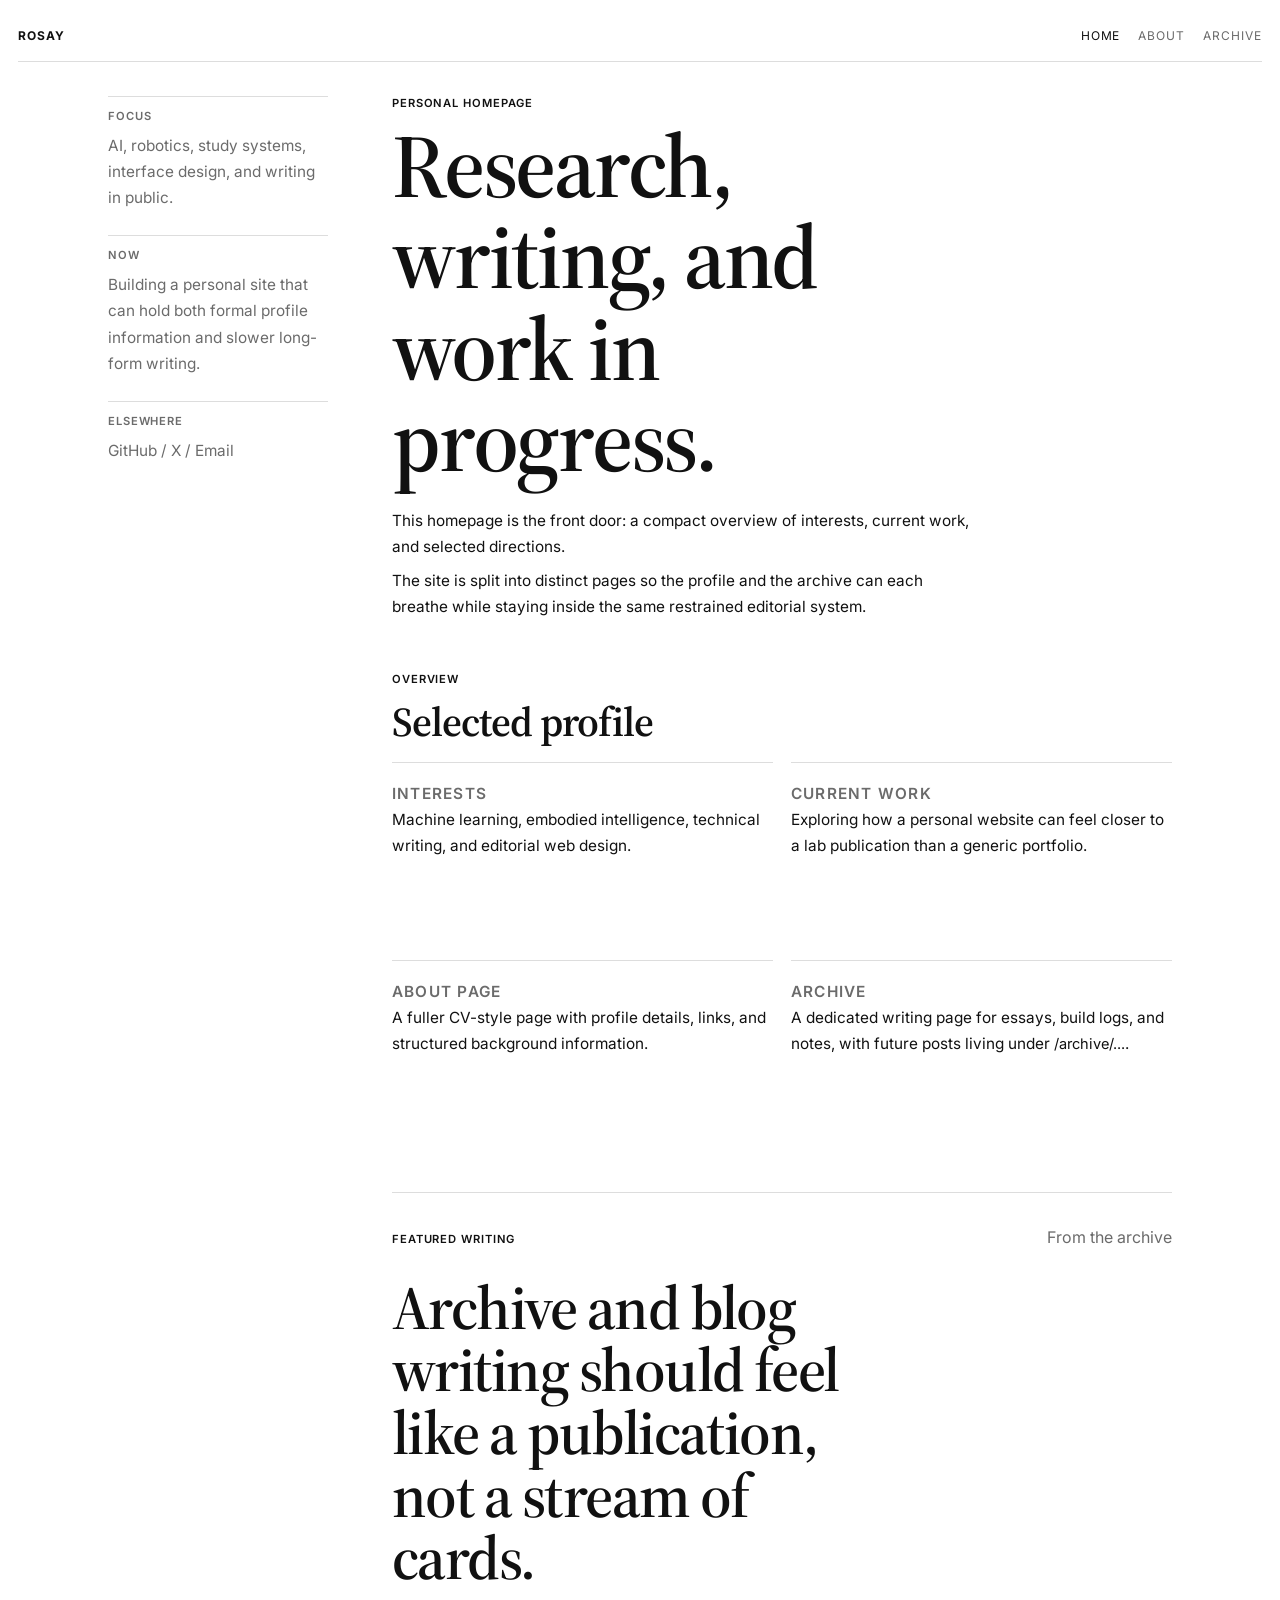
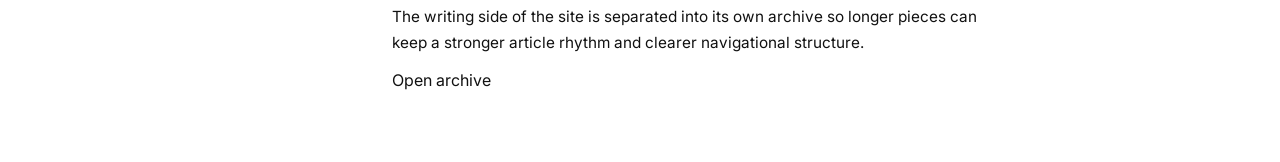
==== index.html @ b2b7a43f "Create multi-page homepage and archive scaffold" ====
<!DOCTYPE html>
<html lang="en">
<head>
  <meta charset="UTF-8">
  <meta name="viewport" content="width=device-width, initial-scale=1.0">
  <title>Rosay</title>
  <meta
    name="description"
    content="Personal homepage for research, writing, and selected work."
  >
  <link rel="preconnect" href="https://fonts.googleapis.com">
  <link rel="preconnect" href="https://fonts.gstatic.com" crossorigin>
  <link
    href="https://fonts.googleapis.com/css2?family=Inter:wght@400;500;600;700&family=Source+Serif+4:opsz,wght@8..60,400;8..60,600&display=swap"
    rel="stylesheet"
  >
  <link rel="stylesheet" href="styles.css">
</head>
<body>
  <div class="page">
    <header class="site-header">
      <a class="brand" href="./">ROSAY</a>
      <nav class="site-nav" aria-label="Primary">
        <a href="./" aria-current="page">Home</a>
        <a href="./about/">About</a>
        <a href="./archive/">Archive</a>
      </nav>
    </header>

    <main class="layout">
      <aside class="side-rail">
        <section class="rail-block">
          <p class="rail-label">Focus</p>
          <p class="rail-copy">AI, robotics, study systems, interface design, and writing in public.</p>
        </section>

        <section class="rail-block">
          <p class="rail-label">Now</p>
          <p class="rail-copy">Building a personal site that can hold both formal profile information and slower long-form writing.</p>
        </section>

        <section class="rail-block">
          <p class="rail-label">Elsewhere</p>
          <p class="rail-copy">GitHub / X / Email</p>
        </section>
      </aside>

      <div class="content">
        <section class="hero hero-home">
          <p class="eyebrow">Personal homepage</p>
          <h1>Research, writing, and work in progress.</h1>
          <div class="hero-summary">
            <p>
              This homepage is the front door: a compact overview of interests, current work, and selected directions.
            </p>
            <p>
              The site is split into distinct pages so the profile and the archive can each breathe while staying inside the same restrained editorial system.
            </p>
          </div>
        </section>

        <section class="section-block">
          <div class="section-head">
            <p class="eyebrow">Overview</p>
            <h2>Selected profile</h2>
          </div>

          <div class="cv-grid">
            <article class="cv-card">
              <p class="card-label">Interests</p>
              <p>Machine learning, embodied intelligence, technical writing, and editorial web design.</p>
            </article>

            <article class="cv-card">
              <p class="card-label">Current work</p>
              <p>Exploring how a personal website can feel closer to a lab publication than a generic portfolio.</p>
            </article>

            <article class="cv-card">
              <p class="card-label">About page</p>
              <p>A fuller CV-style page with profile details, links, and structured background information.</p>
            </article>

            <article class="cv-card">
              <p class="card-label">Archive</p>
              <p>A dedicated writing page for essays, build logs, and notes, with future posts living under <code>/archive/...</code>.</p>
            </article>
          </div>
        </section>

        <section class="lead-entry">
          <div class="entry-meta">
            <p class="eyebrow">Featured writing</p>
            <p class="meta-inline">From the archive</p>
          </div>
          <h2>Archive and blog writing should feel like a publication, not a stream of cards.</h2>
          <p class="lead-copy">
            The writing side of the site is separated into its own archive so longer pieces can keep a stronger article rhythm and clearer navigational structure.
          </p>
          <p class="lead-link"><a href="./archive/">Open archive</a></p>
        </section>
      </div>
    </main>
  </div>
</body>
</html>
---- styles.css ----
:root {
  --bg: #ffffff;
  --text: #111111;
  --muted: #6b6b6b;
  --line: #dddddd;
  --line-strong: #c9c9c9;
  --max-width: 1280px;
  --content-width: 780px;
}

* {
  box-sizing: border-box;
}

html {
  scroll-behavior: smooth;
}

body {
  margin: 0;
  background: var(--bg);
  color: var(--text);
  font-family: "Inter", sans-serif;
}

code {
  font-family: inherit;
  font-size: 0.95em;
}

a {
  color: inherit;
}

.page {
  width: min(calc(100% - 36px), var(--max-width));
  margin: 0 auto;
  padding: 18px 0 72px;
}

.site-header {
  display: flex;
  align-items: center;
  justify-content: space-between;
  gap: 24px;
  padding: 10px 0 18px;
  border-bottom: 1px solid var(--line);
}

.brand,
.site-nav a,
.eyebrow,
.card-label,
.rail-label {
  text-transform: uppercase;
  letter-spacing: 0.08em;
}

.brand,
.site-nav a {
  text-decoration: none;
  font-size: 0.75rem;
}

.brand {
  font-weight: 700;
}

.site-nav {
  display: flex;
  flex-wrap: wrap;
  gap: 18px;
}

.site-nav a,
.rail-label,
.meta-inline,
.archive-index,
.archive-date,
.card-label,
.rail-copy {
  color: var(--muted);
}

.site-nav a[aria-current="page"] {
  color: var(--text);
}

.layout {
  display: grid;
  grid-template-columns: 220px minmax(0, var(--content-width));
  gap: 64px;
  justify-content: center;
  padding-top: 34px;
}

.side-rail {
  display: grid;
  gap: 24px;
  align-content: start;
  position: sticky;
  top: 24px;
  height: fit-content;
}

.rail-block {
  padding-top: 12px;
  border-top: 1px solid var(--line);
}

.rail-label,
.eyebrow,
.card-label {
  margin: 0 0 10px;
  font-size: 0.7rem;
  font-weight: 600;
}

.rail-copy,
.rail-list,
.hero-summary p,
.cv-card p,
.plain-list,
.lead-copy,
.archive-main p {
  margin: 0;
  font-size: 0.96rem;
  line-height: 1.7;
}

.rail-list,
.plain-list {
  padding-left: 16px;
}

.rail-list a {
  text-decoration: none;
}

.content {
  display: grid;
  gap: 52px;
}

.hero,
.cv-section,
.lead-entry,
.archive-section {
  border-top: 1px solid var(--line);
  padding-top: 18px;
}

.hero {
  border-top: 0;
  padding-top: 0;
}

.hero h1,
.section-head h2,
.lead-entry h2,
.archive-main h3,
.archive-page-title {
  margin: 0;
  font-family: "Source Serif 4", serif;
  font-weight: 600;
  letter-spacing: -0.025em;
  line-height: 1.02;
}

.hero h1 {
  max-width: 10ch;
  font-size: clamp(3.8rem, 7vw, 6rem);
}

.hero-summary {
  display: grid;
  gap: 8px;
  max-width: 58ch;
  margin-top: 22px;
}

.section-head {
  display: grid;
  gap: 6px;
  margin-bottom: 18px;
}

.section-head h2 {
  font-size: clamp(2rem, 3.2vw, 2.8rem);
}

.cv-grid {
  display: grid;
  grid-template-columns: repeat(2, minmax(0, 1fr));
  gap: 18px;
}

.cv-card {
  min-height: 180px;
  padding: 18px 0;
  border-top: 1px solid var(--line);
}

.lead-entry {
  display: grid;
  gap: 14px;
}

.entry-meta {
  display: flex;
  align-items: baseline;
  justify-content: space-between;
  gap: 16px;
}

.lead-entry h2 {
  max-width: 15ch;
  font-size: clamp(2.6rem, 4.8vw, 4.2rem);
}

.archive-page-title {
  max-width: 12ch;
  font-size: clamp(3.2rem, 6vw, 5.2rem);
}

.lead-copy {
  max-width: 60ch;
}

.lead-link {
  margin: 0;
}

.lead-link a {
  text-decoration: none;
}

.archive-section {
  display: grid;
  gap: 0;
}

.archive-item {
  display: grid;
  grid-template-columns: 110px minmax(0, 1fr) 96px;
  gap: 20px;
  align-items: start;
  padding: 22px 0;
  border-top: 1px solid var(--line);
}

.archive-item:last-child {
  border-bottom: 1px solid var(--line);
}

.archive-index {
  display: grid;
  gap: 4px;
  font-size: 0.78rem;
}

.archive-main {
  display: grid;
  gap: 10px;
}

.archive-main h3 {
  font-size: clamp(1.55rem, 2.5vw, 2.1rem);
}

.archive-date {
  font-size: 0.82rem;
  text-align: right;
}

@media (max-width: 980px) {
  .layout {
    grid-template-columns: 1fr;
    gap: 34px;
  }

  .side-rail {
    position: static;
    grid-template-columns: repeat(3, minmax(0, 1fr));
  }

  .hero h1,
  .lead-entry h2 {
    max-width: none;
  }
}

@media (max-width: 720px) {
  .page {
    width: min(calc(100% - 24px), var(--max-width));
    padding-top: 12px;
  }

  .site-header {
    flex-direction: column;
    align-items: flex-start;
    gap: 12px;
  }

  .side-rail,
  .cv-grid,
  .archive-item {
    grid-template-columns: 1fr;
  }

  .entry-meta {
    flex-direction: column;
    align-items: flex-start;
  }

  .archive-date {
    text-align: left;
  }
}
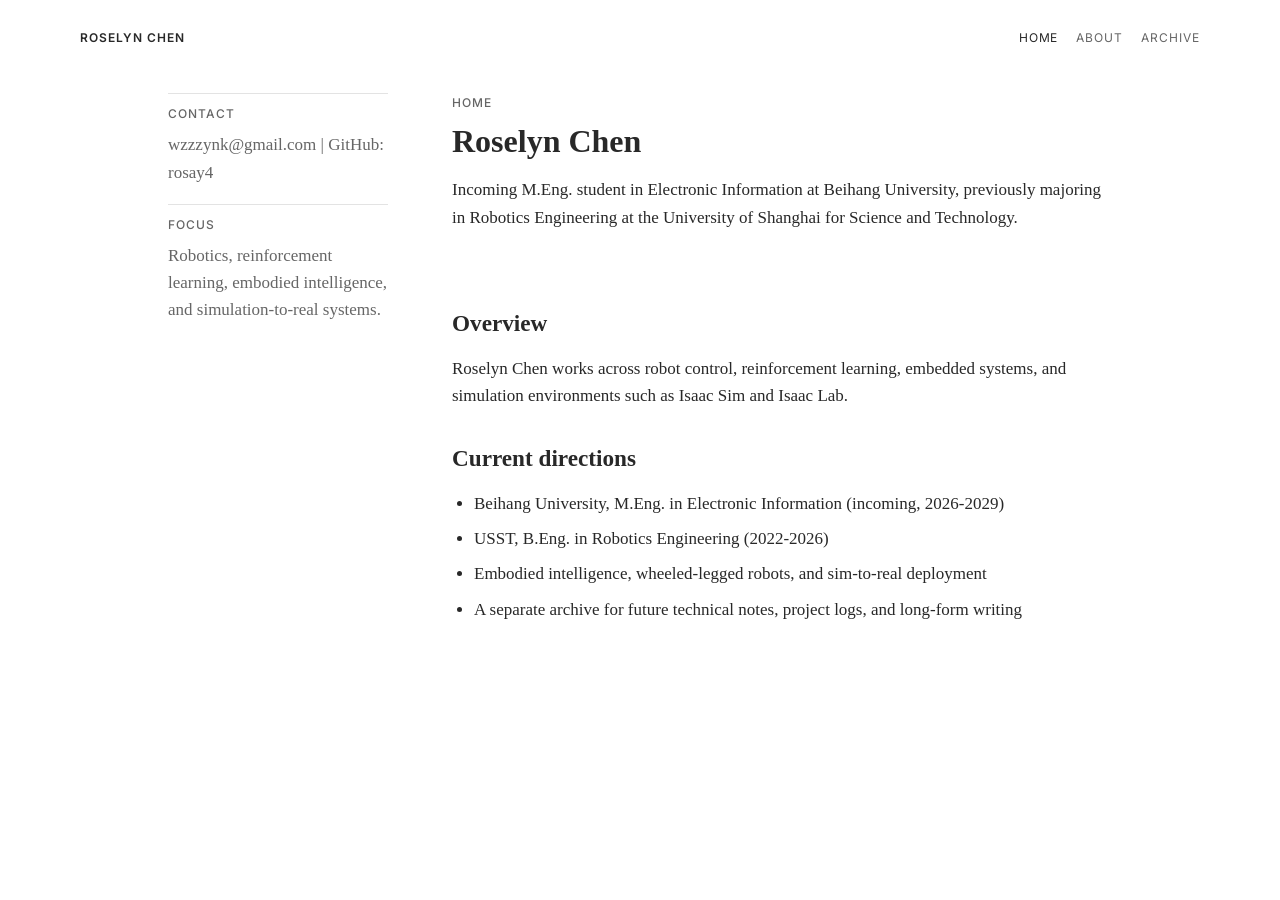
==== commit 52776eb9: "Refactor personal website: Update title and description, enhance layout, and implement GitHub Pages " ====
--- a/index.html
+++ b/index.html
@@ -3,23 +3,23 @@
 <head>
   <meta charset="UTF-8">
   <meta name="viewport" content="width=device-width, initial-scale=1.0">
-  <title>Rosay</title>
+  <title>Roselyn Chen</title>
   <meta
     name="description"
-    content="Personal homepage for research, writing, and selected work."
+    content="Roselyn Chen&#x27;s personal homepage, focused on robotics, reinforcement learning, and embodied intelligence."
   >
   <link rel="preconnect" href="https://fonts.googleapis.com">
   <link rel="preconnect" href="https://fonts.gstatic.com" crossorigin>
   <link
-    href="https://fonts.googleapis.com/css2?family=Inter:wght@400;500;600;700&family=Source+Serif+4:opsz,wght@8..60,400;8..60,600&display=swap"
+    href="https://fonts.googleapis.com/css2?family=Inter:wght@400;500;600&display=swap"
     rel="stylesheet"
   >
-  <link rel="stylesheet" href="styles.css">
+  <link rel="stylesheet" href="./styles.css">
 </head>
 <body>
   <div class="page">
     <header class="site-header">
-      <a class="brand" href="./">ROSAY</a>
+      <a class="brand" href="./">Roselyn Chen</a>
       <nav class="site-nav" aria-label="Primary">
         <a href="./" aria-current="page">Home</a>
         <a href="./about/">About</a>
@@ -27,77 +27,31 @@
       </nav>
     </header>
 
-    <main class="layout">
+    <main class="layout home-layout">
       <aside class="side-rail">
         <section class="rail-block">
-          <p class="rail-label">Focus</p>
-          <p class="rail-copy">AI, robotics, study systems, interface design, and writing in public.</p>
+          <p class="rail-label">Contact</p>
+          <p class="rail-copy">wzzzynk@gmail.com | GitHub: rosay4</p>
         </section>
 
         <section class="rail-block">
-          <p class="rail-label">Now</p>
-          <p class="rail-copy">Building a personal site that can hold both formal profile information and slower long-form writing.</p>
-        </section>
-
-        <section class="rail-block">
-          <p class="rail-label">Elsewhere</p>
-          <p class="rail-copy">GitHub / X / Email</p>
+          <p class="rail-label">Focus</p>
+          <p class="rail-copy">Robotics, reinforcement learning, embodied intelligence, and simulation-to-real systems.</p>
         </section>
       </aside>
 
       <div class="content">
-        <section class="hero hero-home">
-          <p class="eyebrow">Personal homepage</p>
-          <h1>Research, writing, and work in progress.</h1>
-          <div class="hero-summary">
-            <p>
-              This homepage is the front door: a compact overview of interests, current work, and selected directions.
-            </p>
-            <p>
-              The site is split into distinct pages so the profile and the archive can each breathe while staying inside the same restrained editorial system.
-            </p>
-          </div>
+        <section class="home-intro">
+          <p class="eyebrow">Home</p>
+          <h1>Roselyn Chen</h1>
+          <p class="intro-lead">Incoming M.Eng. student in Electronic Information at Beihang University, previously majoring in Robotics Engineering at the University of Shanghai for Science and Technology.</p>
         </section>
 
-        <section class="section-block">
-          <div class="section-head">
-            <p class="eyebrow">Overview</p>
-            <h2>Selected profile</h2>
-          </div>
-
-          <div class="cv-grid">
-            <article class="cv-card">
-              <p class="card-label">Interests</p>
-              <p>Machine learning, embodied intelligence, technical writing, and editorial web design.</p>
-            </article>
-
-            <article class="cv-card">
-              <p class="card-label">Current work</p>
-              <p>Exploring how a personal website can feel closer to a lab publication than a generic portfolio.</p>
-            </article>
-
-            <article class="cv-card">
-              <p class="card-label">About page</p>
-              <p>A fuller CV-style page with profile details, links, and structured background information.</p>
-            </article>
-
-            <article class="cv-card">
-              <p class="card-label">Archive</p>
-              <p>A dedicated writing page for essays, build logs, and notes, with future posts living under <code>/archive/...</code>.</p>
-            </article>
-          </div>
-        </section>
-
-        <section class="lead-entry">
-          <div class="entry-meta">
-            <p class="eyebrow">Featured writing</p>
-            <p class="meta-inline">From the archive</p>
-          </div>
-          <h2>Archive and blog writing should feel like a publication, not a stream of cards.</h2>
-          <p class="lead-copy">
-            The writing side of the site is separated into its own archive so longer pieces can keep a stronger article rhythm and clearer navigational structure.
-          </p>
-          <p class="lead-link"><a href="./archive/">Open archive</a></p>
+        <section class="tm-article-body page-markdown-body">
+          <h2 id="overview">Overview</h2>
+          <p>Roselyn Chen works across robot control, reinforcement learning, embedded systems, and simulation environments such as Isaac Sim and Isaac Lab.</p>
+          <h2 id="current-directions">Current directions</h2>
+          <ul><li>Beihang University, M.Eng. in Electronic Information (incoming, 2026-2029)</li><li>USST, B.Eng. in Robotics Engineering (2022-2026)</li><li>Embodied intelligence, wheeled-legged robots, and sim-to-real deployment</li><li>A separate archive for future technical notes, project logs, and long-form writing</li></ul>
         </section>
       </div>
     </main>
--- a/styles.css
+++ b/styles.css
@@ -1,11 +1,12 @@
 :root {
   --bg: #ffffff;
-  --text: #111111;
-  --muted: #6b6b6b;
-  --line: #dddddd;
-  --line-strong: #c9c9c9;
-  --max-width: 1280px;
-  --content-width: 780px;
+  --text: #282828;
+  --muted: #666666;
+  --line: #e3e3e3;
+  --sans: "Inter", Arial, sans-serif;
+  --serif: "Iowan Old Style BT", Georgia, serif;
+  --page-width: 1120px;
+  --content-width: 660px;
 }
 
 * {
@@ -20,83 +21,96 @@
   margin: 0;
   background: var(--bg);
   color: var(--text);
-  font-family: "Inter", sans-serif;
-}
-
-code {
-  font-family: inherit;
-  font-size: 0.95em;
+  font-family: var(--serif);
+  font-size: 17px;
+  line-height: 1.6;
 }
 
 a {
   color: inherit;
+  text-decoration: none;
+}
+
+code {
+  font-family: var(--serif);
+  font-size: 0.95em;
 }
 
 .page {
-  width: min(calc(100% - 36px), var(--max-width));
+  width: min(calc(100% - 36px), var(--page-width));
   margin: 0 auto;
   padding: 18px 0 72px;
 }
 
-.site-header {
+.site-header,
+.tm-header {
   display: flex;
   align-items: center;
   justify-content: space-between;
   gap: 24px;
   padding: 10px 0 18px;
-  border-bottom: 1px solid var(--line);
 }
 
 .brand,
 .site-nav a,
+.rail-label,
 .eyebrow,
-.card-label,
-.rail-label {
+.tm-wordmark,
+.tm-top-nav a,
+.tm-kicker,
+.tm-toc a,
+.profile-key {
+  font-family: var(--sans);
+  font-size: 12px;
+  letter-spacing: 0.08em;
   text-transform: uppercase;
-  letter-spacing: 0.08em;
 }
 
 .brand,
-.site-nav a {
-  text-decoration: none;
-  font-size: 0.75rem;
-}
-
-.brand {
-  font-weight: 700;
-}
-
-.site-nav {
+.tm-wordmark {
+  font-weight: 600;
+}
+
+.site-nav,
+.tm-top-nav {
   display: flex;
   flex-wrap: wrap;
   gap: 18px;
 }
 
 .site-nav a,
+.tm-top-nav a,
 .rail-label,
-.meta-inline,
-.archive-index,
-.archive-date,
-.card-label,
-.rail-copy {
+.rail-copy,
+.eyebrow,
+.profile-key,
+.tm-toc a,
+.tm-kicker,
+.tm-meta {
   color: var(--muted);
 }
 
-.site-nav a[aria-current="page"] {
+.site-nav a[aria-current="page"],
+.tm-top-nav a[aria-current="page"] {
   color: var(--text);
 }
 
 .layout {
   display: grid;
-  grid-template-columns: 220px minmax(0, var(--content-width));
+  grid-template-columns: 220px minmax(0, 660px);
   gap: 64px;
   justify-content: center;
-  padding-top: 34px;
-}
-
-.side-rail {
-  display: grid;
-  gap: 24px;
+  padding-top: 18px;
+}
+
+.home-layout {
+  padding-top: 28px;
+}
+
+.side-rail,
+.tm-toc {
+  display: grid;
+  gap: 18px;
   align-content: start;
   position: sticky;
   top: 24px;
@@ -104,216 +118,308 @@
 }
 
 .rail-block {
-  padding-top: 12px;
+  padding-top: 10px;
   border-top: 1px solid var(--line);
 }
 
 .rail-label,
 .eyebrow,
-.card-label {
-  margin: 0 0 10px;
-  font-size: 0.7rem;
-  font-weight: 600;
+.tm-kicker {
+  margin: 0 0 8px;
+  font-weight: 500;
 }
 
 .rail-copy,
-.rail-list,
-.hero-summary p,
-.cv-card p,
-.plain-list,
-.lead-copy,
-.archive-main p {
+.intro-lead,
+.profile-value,
+.tm-intro,
+.tm-article-body p,
+.tm-list-item p {
   margin: 0;
-  font-size: 0.96rem;
-  line-height: 1.7;
-}
-
-.rail-list,
-.plain-list {
-  padding-left: 16px;
-}
-
-.rail-list a {
-  text-decoration: none;
-}
-
-.content {
-  display: grid;
-  gap: 52px;
-}
-
-.hero,
-.cv-section,
-.lead-entry,
-.archive-section {
+  font-size: 17px;
+  line-height: 27.2px;
+}
+
+.content,
+.tm-content {
+  display: grid;
+  gap: 40px;
+}
+
+.home-intro,
+.section-block {
   border-top: 1px solid var(--line);
-  padding-top: 18px;
-}
-
-.hero {
+  padding-top: 16px;
+}
+
+.home-intro {
   border-top: 0;
   padding-top: 0;
 }
 
-.hero h1,
+.home-intro h1,
 .section-head h2,
-.lead-entry h2,
-.archive-main h3,
-.archive-page-title {
+.tm-hero h1,
+.tm-article-body h2,
+.tm-list-item h3 {
   margin: 0;
-  font-family: "Source Serif 4", serif;
+  font-family: var(--serif);
   font-weight: 600;
-  letter-spacing: -0.025em;
-  line-height: 1.02;
-}
-
-.hero h1 {
-  max-width: 10ch;
-  font-size: clamp(3.8rem, 7vw, 6rem);
-}
-
-.hero-summary {
-  display: grid;
+  color: var(--text);
+}
+
+.home-intro h1 {
+  font-size: 32px;
+  line-height: 42px;
+  margin-bottom: 14px;
+}
+
+.intro-lead + .intro-lead {
+  margin-top: 14px;
+}
+
+.section-head {
+  display: grid;
+  gap: 6px;
+  margin-bottom: 12px;
+}
+
+.section-head h2 {
+  font-size: 23.2px;
+  line-height: 32.48px;
+}
+
+.profile-list {
+  display: grid;
+}
+
+.profile-row {
+  display: grid;
+  grid-template-columns: 150px minmax(0, 1fr);
+  gap: 18px;
+  padding: 14px 0;
+  border-top: 1px solid var(--line);
+}
+
+.profile-key,
+.profile-value {
+  margin: 0;
+}
+
+.profile-value code {
+  white-space: nowrap;
+}
+
+.tm-main {
+  display: grid;
+  grid-template-columns: 160px minmax(0, 660px);
+  gap: 48px;
+  justify-content: center;
+  padding-top: 16px;
+}
+
+.tm-toc {
+  gap: 10px;
+  padding-top: 148px;
+}
+
+.tm-hero {
+  padding-top: 8px;
+}
+
+.tm-hero h1 {
+  max-width: 570px;
+  font-size: 30px;
+  line-height: 42px;
+}
+
+.tm-hero-centered {
+  display: grid;
+  justify-items: center;
+  text-align: center;
+  padding-top: 24px;
+}
+
+.tm-title-highlight {
+  max-width: 620px;
+}
+
+.tm-meta {
+  display: flex;
+  flex-wrap: wrap;
+  gap: 12px;
+  margin-top: 10px;
+  font-family: var(--sans);
+  font-size: 12px;
+  letter-spacing: 0.04em;
+}
+
+.tm-intro {
+  max-width: 660px;
+  margin-top: 18px;
+}
+
+.tm-publish-metadata {
+  display: grid;
+  justify-items: center;
   gap: 8px;
-  max-width: 58ch;
-  margin-top: 22px;
-}
-
-.section-head {
-  display: grid;
-  gap: 6px;
-  margin-bottom: 18px;
-}
-
-.section-head h2 {
-  font-size: clamp(2rem, 3.2vw, 2.8rem);
-}
-
-.cv-grid {
-  display: grid;
-  grid-template-columns: repeat(2, minmax(0, 1fr));
-  gap: 18px;
-}
-
-.cv-card {
-  min-height: 180px;
+  margin-top: 16px;
+  font-family: var(--sans);
+  font-size: 15px;
+  line-height: 17px;
+  color: var(--muted);
+}
+
+.tm-article-body {
+  max-width: 660px;
+  padding-top: 4px;
+}
+
+.tm-article-body p {
+  margin-bottom: 23.2px;
+}
+
+.tm-article-body ul,
+.tm-article-body ol,
+.page-markdown-body ul,
+.page-markdown-body ol {
+  margin: 0 0 23.2px;
+  padding-left: 22px;
+}
+
+.tm-article-body li,
+.page-markdown-body li {
+  margin-bottom: 8px;
+  font-size: 17px;
+  line-height: 27.2px;
+}
+
+.tm-article-body h2 {
+  font-size: 23.2px;
+  line-height: 32.48px;
+  margin: 38px 0 19.2px;
+}
+
+.tm-article-body h3 {
+  margin: 34px 0 16px;
+  font-family: var(--serif);
+  font-size: 19px;
+  line-height: 28px;
+  font-weight: 600;
+}
+
+.tm-archive-list {
+  padding-top: 0;
+}
+
+.tm-list-item {
   padding: 18px 0;
   border-top: 1px solid var(--line);
 }
 
-.lead-entry {
-  display: grid;
-  gap: 14px;
-}
-
-.entry-meta {
-  display: flex;
-  align-items: baseline;
-  justify-content: space-between;
-  gap: 16px;
-}
-
-.lead-entry h2 {
-  max-width: 15ch;
-  font-size: clamp(2.6rem, 4.8vw, 4.2rem);
-}
-
-.archive-page-title {
-  max-width: 12ch;
-  font-size: clamp(3.2rem, 6vw, 5.2rem);
-}
-
-.lead-copy {
-  max-width: 60ch;
-}
-
-.lead-link {
-  margin: 0;
-}
-
-.lead-link a {
-  text-decoration: none;
-}
-
-.archive-section {
-  display: grid;
-  gap: 0;
-}
-
-.archive-item {
-  display: grid;
-  grid-template-columns: 110px minmax(0, 1fr) 96px;
-  gap: 20px;
-  align-items: start;
-  padding: 22px 0;
-  border-top: 1px solid var(--line);
-}
-
-.archive-item:last-child {
+.tm-list-item:last-child {
   border-bottom: 1px solid var(--line);
 }
 
-.archive-index {
-  display: grid;
-  gap: 4px;
-  font-size: 0.78rem;
-}
-
-.archive-main {
-  display: grid;
-  gap: 10px;
-}
-
-.archive-main h3 {
-  font-size: clamp(1.55rem, 2.5vw, 2.1rem);
-}
-
-.archive-date {
-  font-size: 0.82rem;
-  text-align: right;
+.tm-list-item h3 {
+  font-size: 20px;
+  line-height: 30px;
+  margin-bottom: 8px;
+}
+
+.tm-article-body blockquote,
+.page-markdown-body blockquote {
+  margin: 0 0 23.2px;
+  padding-left: 18px;
+  border-left: 2px solid var(--line);
+  color: var(--muted);
+}
+
+.tm-article-body pre,
+.page-markdown-body pre {
+  margin: 0 0 23.2px;
+  padding: 16px 18px;
+  overflow-x: auto;
+  background: #f5f5f5;
+  border: 1px solid var(--line);
+}
+
+.tm-article-body pre code,
+.page-markdown-body pre code {
+  font-family: "SFMono-Regular", Consolas, monospace;
+  font-size: 14px;
+}
+
+.tm-article-body img,
+.page-markdown-body img {
+  display: block;
+  max-width: 100%;
+  height: auto;
+  margin: 0 0 23.2px;
+}
+
+.page-markdown-body h1,
+.page-markdown-body h2,
+.page-markdown-body h3 {
+  margin: 32px 0 16px;
+  font-family: var(--serif);
+  font-weight: 600;
+  color: var(--text);
+}
+
+.page-markdown-body h1 {
+  font-size: 30px;
+  line-height: 42px;
+}
+
+.page-markdown-body h2 {
+  font-size: 23.2px;
+  line-height: 32.48px;
+}
+
+.page-markdown-body h3 {
+  font-size: 19px;
+  line-height: 28px;
+}
+
+.tm-toc-child {
+  padding-left: 12px;
 }
 
 @media (max-width: 980px) {
-  .layout {
+  .layout,
+  .tm-main {
     grid-template-columns: 1fr;
-    gap: 34px;
-  }
-
-  .side-rail {
+    gap: 28px;
+  }
+
+  .side-rail,
+  .tm-toc {
     position: static;
-    grid-template-columns: repeat(3, minmax(0, 1fr));
-  }
-
-  .hero h1,
-  .lead-entry h2 {
-    max-width: none;
+    padding-top: 0;
   }
 }
 
 @media (max-width: 720px) {
   .page {
-    width: min(calc(100% - 24px), var(--max-width));
+    width: min(calc(100% - 24px), var(--page-width));
     padding-top: 12px;
   }
 
-  .site-header {
+  .site-header,
+  .tm-header {
     flex-direction: column;
     align-items: flex-start;
     gap: 12px;
   }
 
-  .side-rail,
-  .cv-grid,
-  .archive-item {
+  .profile-row {
     grid-template-columns: 1fr;
-  }
-
-  .entry-meta {
-    flex-direction: column;
-    align-items: flex-start;
-  }
-
-  .archive-date {
-    text-align: left;
-  }
-}
+    gap: 8px;
+  }
+
+  .home-intro h1,
+  .tm-hero h1 {
+    max-width: none;
+  }
+}
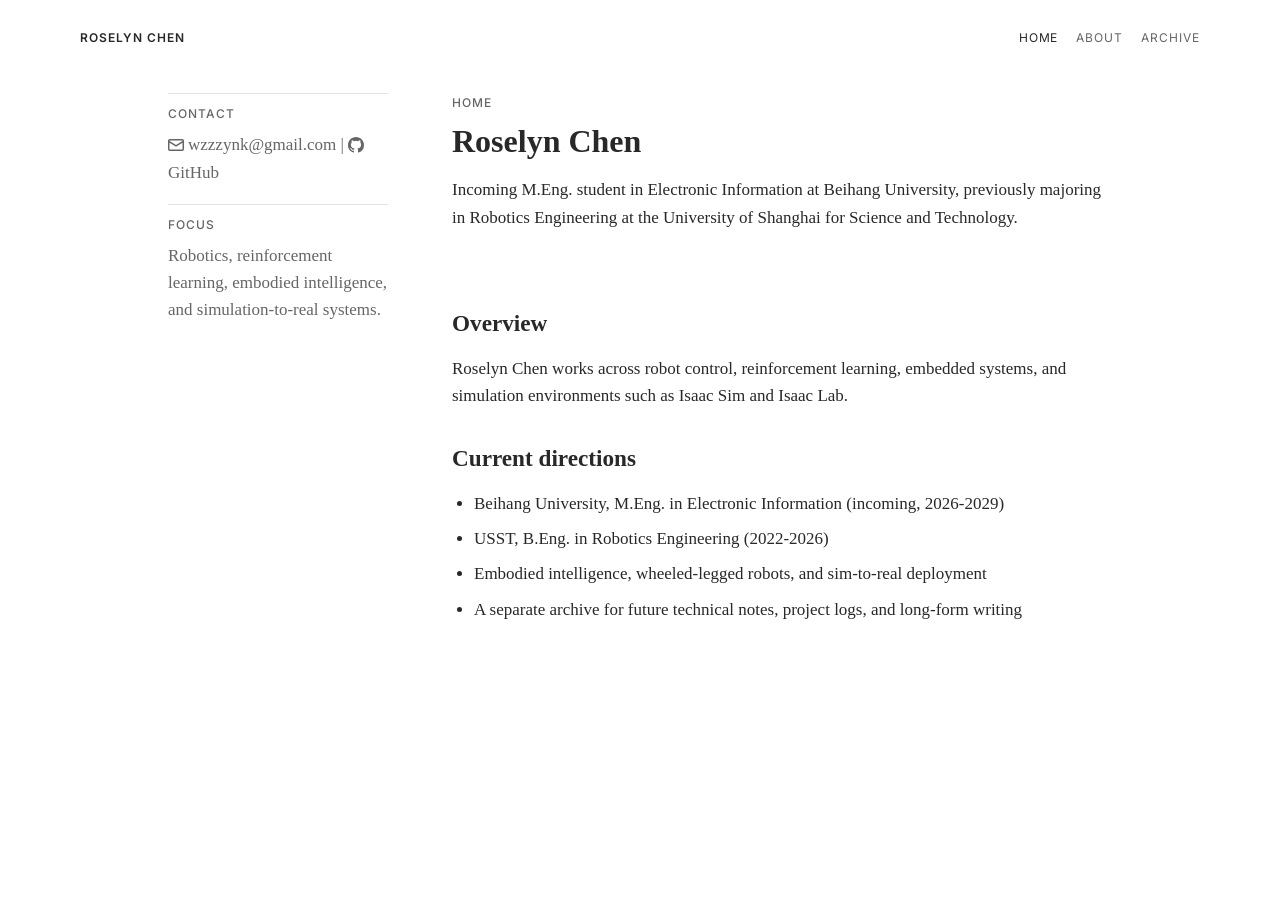
==== commit cc0ca6b1: "更新联系信息格式，添加邮件和GitHub图标，优化样式" ====
--- a/index.html
+++ b/index.html
@@ -31,7 +31,7 @@
       <aside class="side-rail">
         <section class="rail-block">
           <p class="rail-label">Contact</p>
-          <p class="rail-copy">wzzzynk@gmail.com | GitHub: rosay4</p>
+          <p class="rail-copy"><a href="mailto:wzzzynk@gmail.com"><svg class="icon" viewBox="0 0 16 16" width="16" height="16" fill="currentColor" aria-hidden="true"><path d="M1.75 2h12.5c.966 0 1.75.784 1.75 1.75v8.5A1.75 1.75 0 0 1 14.25 14H1.75A1.75 1.75 0 0 1 0 12.25v-8.5C0 2.784.784 2 1.75 2ZM1.5 12.251c0 .138.112.25.25.25h12.5a.25.25 0 0 0 .25-.25V5.809L8.38 9.397a.75.75 0 0 1-.76 0L1.5 5.809v6.442Zm13-8.181v-.32a.25.25 0 0 0-.25-.25H1.75a.25.25 0 0 0-.25.25v.32L8 7.88Z"/></svg>wzzzynk@gmail.com</a> | <a href="https://github.com/rosay4"><svg class="icon" viewBox="0 0 16 16" width="16" height="16" fill="currentColor" aria-hidden="true"><path d="M8 0C3.58 0 0 3.58 0 8a8 8 0 0 0 5.47 7.59c.4.07.55-.17.55-.38 0-.19-.01-.82-.01-1.49-2.01.37-2.53-.49-2.69-.94-.09-.23-.48-.94-.82-1.13-.28-.15-.68-.52-.01-.53.63-.01 1.08.58 1.23.82.72 1.21 1.87.87 2.33.66.07-.52.28-.87.51-1.07-1.78-.2-3.64-.89-3.64-3.95 0-.87.31-1.59.82-2.15-.08-.2-.36-1.02.08-2.12 0 0 .67-.21 2.2.82a7.63 7.63 0 0 1 4 0c1.53-1.04 2.2-.82 2.2-.82.44 1.1.16 1.92.08 2.12.51.56.82 1.27.82 2.15 0 3.07-1.87 3.75-3.65 3.95.29.25.54.73.54 1.48 0 1.07-.01 1.93-.01 2.2 0 .21.15.46.55.38A8.01 8.01 0 0 0 16 8c0-4.42-3.58-8-8-8z"/></svg>GitHub</a></p>
         </section>
 
         <section class="rail-block">
--- a/styles.css
+++ b/styles.css
@@ -386,6 +386,13 @@
   padding-left: 12px;
 }
 
+.icon {
+  display: inline-block;
+  vertical-align: -3px;
+  margin-right: 4px;
+  fill: currentColor;
+}
+
 @media (max-width: 980px) {
   .layout,
   .tm-main {
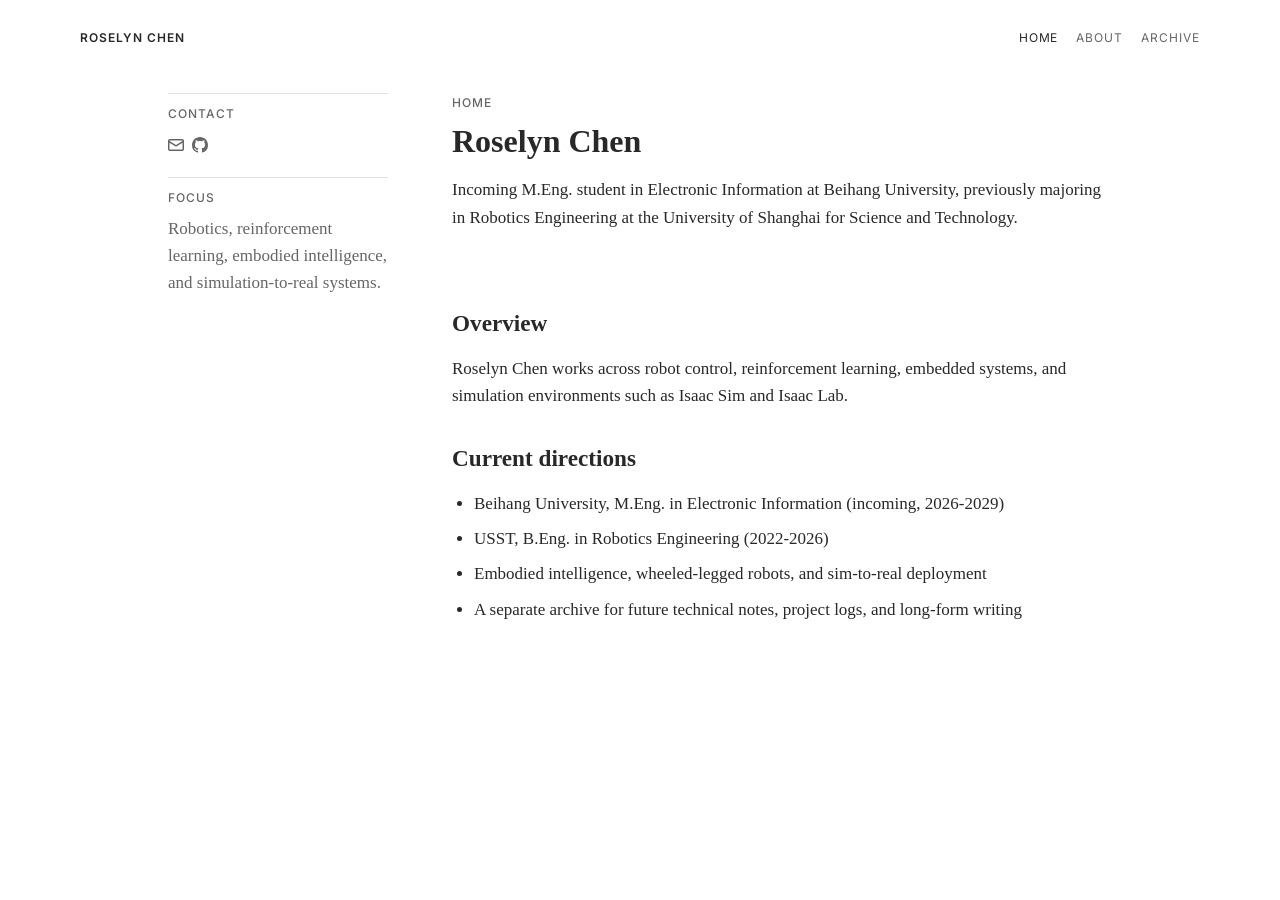
==== commit 76c02a75: "优化联系信息和链接的可访问性，添加aria-label属性" ====
--- a/index.html
+++ b/index.html
@@ -31,7 +31,7 @@
       <aside class="side-rail">
         <section class="rail-block">
           <p class="rail-label">Contact</p>
-          <p class="rail-copy"><a href="mailto:wzzzynk@gmail.com"><svg class="icon" viewBox="0 0 16 16" width="16" height="16" fill="currentColor" aria-hidden="true"><path d="M1.75 2h12.5c.966 0 1.75.784 1.75 1.75v8.5A1.75 1.75 0 0 1 14.25 14H1.75A1.75 1.75 0 0 1 0 12.25v-8.5C0 2.784.784 2 1.75 2ZM1.5 12.251c0 .138.112.25.25.25h12.5a.25.25 0 0 0 .25-.25V5.809L8.38 9.397a.75.75 0 0 1-.76 0L1.5 5.809v6.442Zm13-8.181v-.32a.25.25 0 0 0-.25-.25H1.75a.25.25 0 0 0-.25.25v.32L8 7.88Z"/></svg>wzzzynk@gmail.com</a> | <a href="https://github.com/rosay4"><svg class="icon" viewBox="0 0 16 16" width="16" height="16" fill="currentColor" aria-hidden="true"><path d="M8 0C3.58 0 0 3.58 0 8a8 8 0 0 0 5.47 7.59c.4.07.55-.17.55-.38 0-.19-.01-.82-.01-1.49-2.01.37-2.53-.49-2.69-.94-.09-.23-.48-.94-.82-1.13-.28-.15-.68-.52-.01-.53.63-.01 1.08.58 1.23.82.72 1.21 1.87.87 2.33.66.07-.52.28-.87.51-1.07-1.78-.2-3.64-.89-3.64-3.95 0-.87.31-1.59.82-2.15-.08-.2-.36-1.02.08-2.12 0 0 .67-.21 2.2.82a7.63 7.63 0 0 1 4 0c1.53-1.04 2.2-.82 2.2-.82.44 1.1.16 1.92.08 2.12.51.56.82 1.27.82 2.15 0 3.07-1.87 3.75-3.65 3.95.29.25.54.73.54 1.48 0 1.07-.01 1.93-.01 2.2 0 .21.15.46.55.38A8.01 8.01 0 0 0 16 8c0-4.42-3.58-8-8-8z"/></svg>GitHub</a></p>
+          <p class="rail-copy"><a href="mailto:wzzzynk@gmail.com" aria-label="Email"><svg class="icon" viewBox="0 0 16 16" width="16" height="16" fill="currentColor" aria-hidden="true"><path d="M1.75 2h12.5c.966 0 1.75.784 1.75 1.75v8.5A1.75 1.75 0 0 1 14.25 14H1.75A1.75 1.75 0 0 1 0 12.25v-8.5C0 2.784.784 2 1.75 2ZM1.5 12.251c0 .138.112.25.25.25h12.5a.25.25 0 0 0 .25-.25V5.809L8.38 9.397a.75.75 0 0 1-.76 0L1.5 5.809v6.442Zm13-8.181v-.32a.25.25 0 0 0-.25-.25H1.75a.25.25 0 0 0-.25.25v.32L8 7.88Z"/></svg></a> <a href="https://github.com/rosay4" aria-label="GitHub"><svg class="icon" viewBox="0 0 16 16" width="16" height="16" fill="currentColor" aria-hidden="true"><path d="M8 0C3.58 0 0 3.58 0 8a8 8 0 0 0 5.47 7.59c.4.07.55-.17.55-.38 0-.19-.01-.82-.01-1.49-2.01.37-2.53-.49-2.69-.94-.09-.23-.48-.94-.82-1.13-.28-.15-.68-.52-.01-.53.63-.01 1.08.58 1.23.82.72 1.21 1.87.87 2.33.66.07-.52.28-.87.51-1.07-1.78-.2-3.64-.89-3.64-3.95 0-.87.31-1.59.82-2.15-.08-.2-.36-1.02.08-2.12 0 0 .67-.21 2.2.82a7.63 7.63 0 0 1 4 0c1.53-1.04 2.2-.82 2.2-.82.44 1.1.16 1.92.08 2.12.51.56.82 1.27.82 2.15 0 3.07-1.87 3.75-3.65 3.95.29.25.54.73.54 1.48 0 1.07-.01 1.93-.01 2.2 0 .21.15.46.55.38A8.01 8.01 0 0 0 16 8c0-4.42-3.58-8-8-8z"/></svg></a></p>
         </section>
 
         <section class="rail-block">
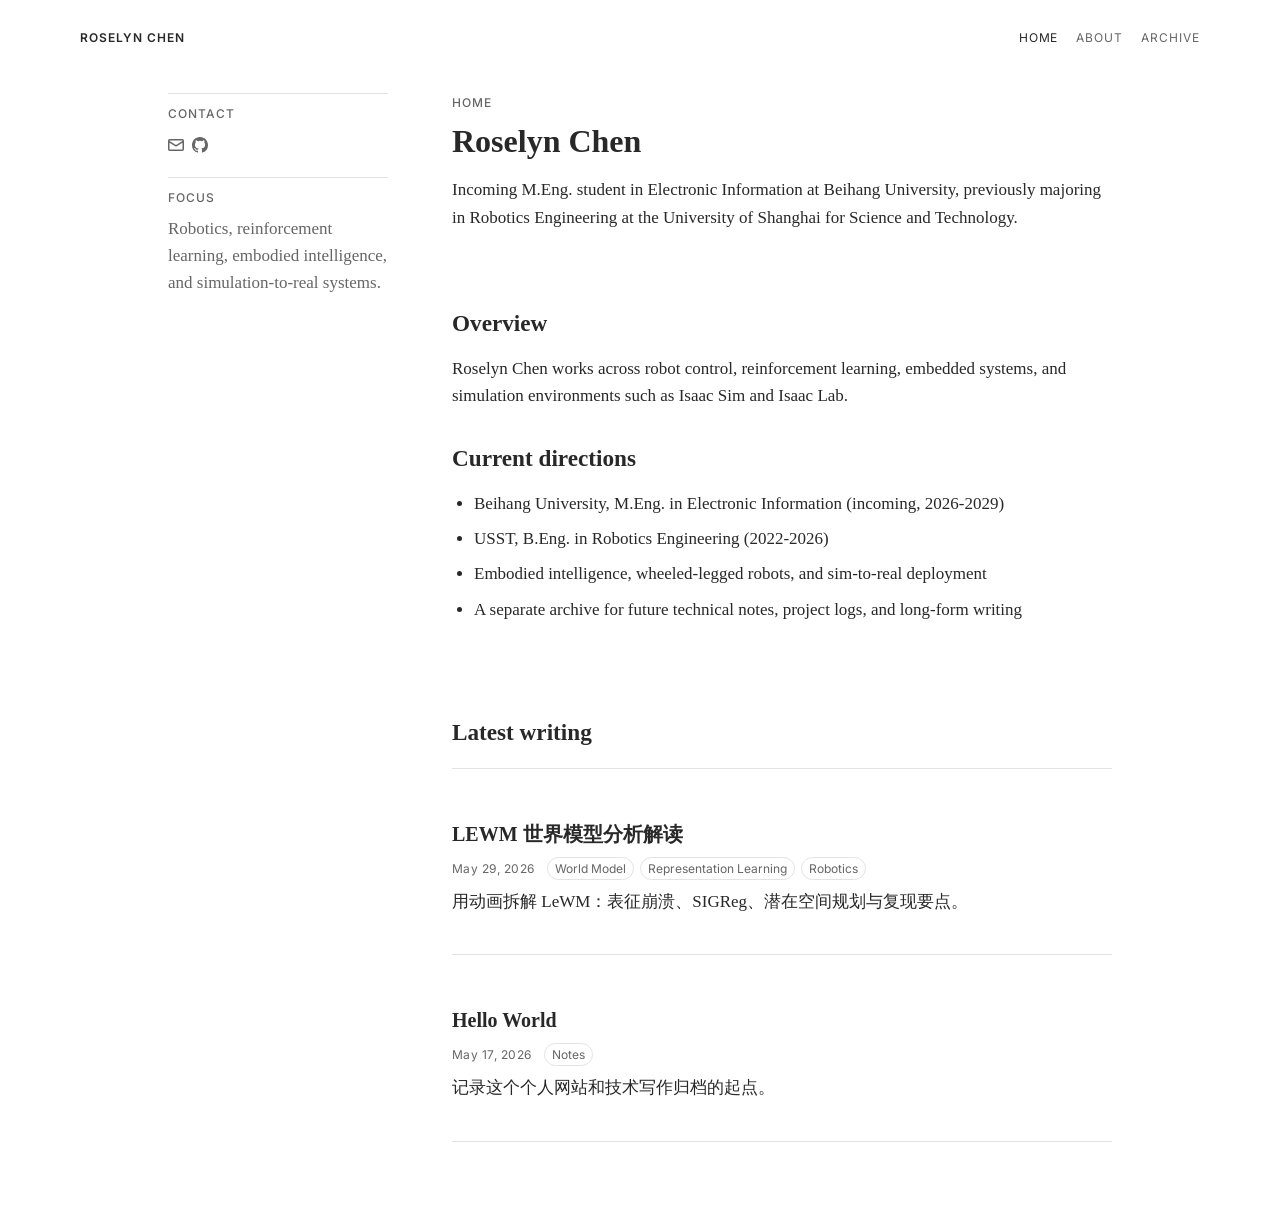
==== commit 4d5baa23: "更新文章归档页面，优化样式，添加最新写作部分，调整文章元数据和标签" ====
--- a/index.html
+++ b/index.html
@@ -53,6 +53,26 @@
           <h2 id="current-directions">Current directions</h2>
           <ul><li>Beihang University, M.Eng. in Electronic Information (incoming, 2026-2029)</li><li>USST, B.Eng. in Robotics Engineering (2022-2026)</li><li>Embodied intelligence, wheeled-legged robots, and sim-to-real deployment</li><li>A separate archive for future technical notes, project logs, and long-form writing</li></ul>
         </section>
+
+        <section class="tm-article-body tm-archive-list home-latest">
+          <h2>Latest writing</h2>
+          <article class="tm-list-item compact-post">
+            <h3><a href="./archive/lewm-world-model/">LEWM 世界模型分析解读</a></h3>
+            <div class="post-meta-line">
+              <span>May 29, 2026</span>
+              <span><span class="post-tag">World Model</span><span class="post-tag">Representation Learning</span><span class="post-tag">Robotics</span></span>
+            </div>
+            <p>用动画拆解 LeWM：表征崩溃、SIGReg、潜在空间规划与复现要点。</p>
+          </article>
+          <article class="tm-list-item compact-post">
+            <h3><a href="./archive/hello-world/">Hello World</a></h3>
+            <div class="post-meta-line">
+              <span>May 17, 2026</span>
+              <span><span class="post-tag">Notes</span></span>
+            </div>
+            <p>记录这个个人网站和技术写作归档的起点。</p>
+          </article>
+        </section>
       </div>
     </main>
   </div>
--- a/styles.css
+++ b/styles.css
@@ -308,6 +308,31 @@
   font-weight: 600;
 }
 
+.tm-article-body h4 {
+  margin: 28px 0 12px;
+  font-family: var(--serif);
+  font-size: 17px;
+  line-height: 26px;
+  font-weight: 600;
+}
+
+.tm-article-body h5 {
+  margin: 24px 0 10px;
+  font-family: var(--serif);
+  font-size: 15px;
+  line-height: 24px;
+  font-weight: 600;
+}
+
+.tm-article-body h6 {
+  margin: 20px 0 8px;
+  font-family: var(--serif);
+  font-size: 14px;
+  line-height: 22px;
+  font-weight: 600;
+  color: var(--muted);
+}
+
 .tm-archive-list {
   padding-top: 0;
 }
@@ -325,6 +350,49 @@
   font-size: 20px;
   line-height: 30px;
   margin-bottom: 8px;
+}
+
+.post-meta-line {
+  display: flex;
+  flex-wrap: wrap;
+  gap: 8px 12px;
+  align-items: center;
+  margin-bottom: 8px;
+  font-family: var(--sans);
+  font-size: 12px;
+  letter-spacing: 0.04em;
+  color: var(--muted);
+}
+
+.post-tag {
+  display: inline-block;
+  margin-right: 6px;
+  padding: 1px 7px;
+  border: 1px solid var(--line);
+  border-radius: 999px;
+  letter-spacing: 0;
+}
+
+.read-more {
+  display: inline-block;
+  margin-top: 10px;
+  font-family: var(--sans);
+  font-size: 12px;
+  letter-spacing: 0.08em;
+  text-transform: uppercase;
+  color: var(--muted);
+}
+
+.read-more:hover {
+  color: var(--text);
+}
+
+.home-latest {
+  margin-top: -8px;
+}
+
+.compact-post {
+  padding: 16px 0;
 }
 
 .tm-article-body blockquote,
@@ -382,9 +450,40 @@
   line-height: 28px;
 }
 
-.tm-toc-child {
-  padding-left: 12px;
-}
+/* TOC hierarchical styles */
+.tm-toc details {
+  margin: 0;
+}
+
+.tm-toc details > summary {
+  display: block;
+  list-style: none;
+  cursor: pointer;
+}
+
+.tm-toc details > summary::-webkit-details-marker,
+.tm-toc details > summary::marker {
+  display: none;
+  content: "";
+}
+
+.tm-toc a {
+  display: block;
+  text-decoration: none;
+  color: var(--muted);
+  font-size: 13px;
+  line-height: 20px;
+  padding: 2px 0;
+}
+
+.tm-toc a:hover {
+  color: var(--text);
+}
+
+.tm-toc .tm-toc-h3 { padding-left: 12px; }
+.tm-toc .tm-toc-h4 { padding-left: 24px; }
+.tm-toc .tm-toc-h5 { padding-left: 36px; }
+.tm-toc .tm-toc-h6 { padding-left: 48px; }
 
 .icon {
   display: inline-block;
@@ -393,6 +492,518 @@
   fill: currentColor;
 }
 
+.lewm-stage {
+  position: relative;
+  display: grid;
+  gap: 22px;
+  margin: 12px 0 42px;
+  padding: 26px;
+  overflow: hidden;
+  border: 1px solid var(--line);
+  background:
+    linear-gradient(90deg, rgba(32, 84, 126, 0.055) 1px, transparent 1px),
+    linear-gradient(180deg, rgba(32, 84, 126, 0.045) 1px, transparent 1px),
+    #ffffff;
+  background-size: 26px 26px;
+}
+
+.lewm-stage::after {
+  content: "";
+  position: absolute;
+  inset: 0;
+  pointer-events: none;
+  border: 1px solid rgba(28, 60, 82, 0.08);
+}
+
+.lewm-copy {
+  position: relative;
+  z-index: 1;
+  max-width: 500px;
+}
+
+.lewm-copy p {
+  margin-bottom: 0;
+}
+
+.lewm-label {
+  display: inline-block;
+  margin-bottom: 8px;
+  font-family: var(--sans);
+  font-size: 11px;
+  letter-spacing: 0.12em;
+  text-transform: uppercase;
+  color: #48606d;
+}
+
+.lewm-pipeline {
+  display: grid;
+  grid-template-columns: 72px 1fr 92px 1fr 108px 1fr 98px 1fr 78px;
+  align-items: center;
+  gap: 10px;
+  min-height: 128px;
+}
+
+.lewm-frame,
+.lewm-chip,
+.collapse-zero,
+.loss-term,
+.state {
+  display: grid;
+  place-items: center;
+  border: 1px solid #cbd6dc;
+  background: rgba(255, 255, 255, 0.88);
+  box-shadow: 0 10px 28px rgba(20, 54, 75, 0.06);
+}
+
+.lewm-frame {
+  height: 72px;
+  font-family: var(--sans);
+  font-size: 15px;
+  white-space: nowrap;
+}
+
+.lewm-chip {
+  height: 42px;
+  font-family: var(--sans);
+  font-size: 12px;
+  letter-spacing: 0.08em;
+  text-transform: uppercase;
+  animation: lewm-chip-glow 3.2s ease-in-out infinite;
+}
+
+.lewm-arrow {
+  height: 1px;
+  background: linear-gradient(90deg, transparent, #7695a7, transparent);
+  transform-origin: left;
+  animation: lewm-pulse-line 2.8s ease-in-out infinite;
+  position: relative;
+}
+
+.lewm-arrow::after {
+  content: "";
+  position: absolute;
+  top: -2px;
+  left: 0;
+  width: 8px;
+  height: 5px;
+  border-radius: 50%;
+  background: #4a8aaa;
+  box-shadow: 0 0 8px rgba(74, 138, 170, 0.6);
+  animation: lewm-flow-dot 2s ease-in-out infinite;
+}
+
+.lewm-latent-cloud {
+  position: relative;
+  height: 94px;
+  border: 1px solid #d7e0e5;
+  border-radius: 50%;
+  animation: lewm-breathe 4.8s ease-in-out infinite;
+  background: radial-gradient(circle, rgba(49, 93, 120, 0.04), transparent 70%);
+}
+
+.lewm-latent-cloud span,
+.sigreg-cloud span {
+  position: absolute;
+  width: 7px;
+  height: 7px;
+  border-radius: 50%;
+  background: #355e76;
+  opacity: 0.74;
+}
+
+.lewm-latent-cloud span:nth-child(1) { left: 24%; top: 38%; }
+.lewm-latent-cloud span:nth-child(2) { left: 36%; top: 26%; }
+.lewm-latent-cloud span:nth-child(3) { left: 48%; top: 58%; }
+.lewm-latent-cloud span:nth-child(4) { left: 60%; top: 34%; }
+.lewm-latent-cloud span:nth-child(5) { left: 70%; top: 52%; }
+.lewm-latent-cloud span:nth-child(6) { left: 42%; top: 44%; }
+
+.collapse-board {
+  position: relative;
+  min-height: 210px;
+}
+
+.collapse-inputs {
+  position: absolute;
+  left: 0;
+  top: 16px;
+  display: grid;
+  gap: 12px;
+}
+
+.collapse-inputs span {
+  width: 92px;
+  padding: 7px 10px;
+  border: 1px solid #d3dde2;
+  background: #fff;
+  font-family: var(--sans);
+  font-size: 12px;
+  text-align: center;
+  animation: collapse-slide 4s ease-in-out infinite;
+}
+
+.collapse-inputs span:nth-child(2) { animation-delay: 0.2s; }
+.collapse-inputs span:nth-child(3) { animation-delay: 0.4s; }
+.collapse-inputs span:nth-child(4) { animation-delay: 0.6s; }
+
+.collapse-funnel {
+  position: absolute;
+  left: 138px;
+  top: 34px;
+  width: 220px;
+  height: 132px;
+  clip-path: polygon(0 0, 100% 44%, 100% 56%, 0 100%);
+  background: linear-gradient(90deg, rgba(80, 112, 130, 0.08), rgba(180, 80, 80, 0.18));
+  animation: collapse-funnel-pulse 4s ease-in-out infinite;
+}
+
+.collapse-zero {
+  position: absolute;
+  right: 122px;
+  top: 74px;
+  width: 58px;
+  height: 58px;
+  border-radius: 50%;
+  font-family: var(--sans);
+  font-size: 18px;
+  animation: zero-lock 4s ease-in-out infinite;
+  border-color: #c0a0a0;
+}
+
+.collapse-loss {
+  position: absolute;
+  right: 0;
+  top: 90px;
+  font-family: var(--sans);
+  font-size: 12px;
+  letter-spacing: 0.1em;
+  text-transform: uppercase;
+  color: #48606d;
+}
+
+.sigreg-visual {
+  position: relative;
+  height: 250px;
+}
+
+.sigreg-cloud {
+  position: absolute;
+  left: 50%;
+  top: 50%;
+  width: 170px;
+  height: 170px;
+  transform: translate(-50%, -50%);
+  border: 1px solid #cfdbe1;
+  border-radius: 50%;
+  animation: sigreg-breathe 5s ease-in-out infinite;
+  background: radial-gradient(circle, rgba(49, 93, 120, 0.05), transparent 70%);
+}
+
+.sigreg-cloud span:nth-child(1) { left: 30%; top: 22%; }
+.sigreg-cloud span:nth-child(2) { left: 42%; top: 31%; }
+.sigreg-cloud span:nth-child(3) { left: 57%; top: 22%; }
+.sigreg-cloud span:nth-child(4) { left: 66%; top: 41%; }
+.sigreg-cloud span:nth-child(5) { left: 51%; top: 48%; }
+.sigreg-cloud span:nth-child(6) { left: 35%; top: 55%; }
+.sigreg-cloud span:nth-child(7) { left: 61%; top: 62%; }
+.sigreg-cloud span:nth-child(8) { left: 44%; top: 71%; }
+.sigreg-cloud span:nth-child(9) { left: 73%; top: 55%; }
+.sigreg-cloud span:nth-child(10) { left: 25%; top: 42%; }
+
+.beam {
+  position: absolute;
+  left: 13%;
+  top: 50%;
+  width: 74%;
+  height: 2px;
+  background: linear-gradient(90deg, transparent 0%, rgba(55, 93, 115, 0.15) 15%, rgba(55, 93, 115, 0.9) 50%, rgba(55, 93, 115, 0.15) 85%, transparent 100%);
+  transform-origin: center;
+  animation: beam-scan 3.5s ease-in-out infinite;
+  box-shadow: 0 0 12px rgba(55, 93, 115, 0.3);
+}
+
+.beam-b {
+  transform: rotate(34deg);
+  animation-delay: 0.25s;
+}
+
+.beam-c {
+  transform: rotate(-32deg);
+  animation-delay: 0.5s;
+}
+
+.projection {
+  position: absolute;
+  right: 22px;
+  width: 84px;
+  height: 18px;
+  border-bottom: 1px solid #8aa1ae;
+}
+
+.projection::before {
+  content: "";
+  position: absolute;
+  left: 12px;
+  bottom: 0;
+  width: 60px;
+  height: 18px;
+  border: 1px solid #8aa1ae;
+  border-bottom: 0;
+  border-radius: 60px 60px 0 0;
+  background: linear-gradient(180deg, rgba(55, 93, 115, 0.12), transparent);
+  animation: normal-curve 3.6s ease-in-out infinite;
+}
+
+.projection-a { top: 48px; }
+.projection-b { top: 116px; }
+.projection-c { top: 184px; }
+
+.lewm-loss {
+  grid-template-columns: 1fr auto 1fr auto 1fr;
+  align-items: center;
+}
+
+.loss-term {
+  min-height: 118px;
+  padding: 18px;
+  text-align: center;
+  transition: box-shadow 0.3s;
+}
+
+.loss-term span {
+  font-family: var(--sans);
+  font-size: 18px;
+  color: #263e4d;
+}
+
+.loss-term p {
+  margin: 8px 0 0;
+  color: var(--muted);
+}
+
+.loss-term-active {
+  animation: sigreg-glow 3.5s ease-in-out infinite;
+}
+
+.loss-plus,
+.loss-equals {
+  font-family: var(--sans);
+  color: #6b818d;
+}
+
+.planning-space {
+  position: relative;
+  height: 280px;
+  border: 1px solid #d7e0e5;
+  background: linear-gradient(135deg, rgba(255, 255, 255, 0.8), rgba(240, 248, 255, 0.6));
+}
+
+.state {
+  position: absolute;
+  width: 58px;
+  height: 58px;
+  border-radius: 50%;
+  font-family: var(--sans);
+}
+
+.state-start {
+  left: 38px;
+  bottom: 42px;
+}
+
+.state-goal {
+  right: 44px;
+  top: 42px;
+  border-color: #7f9aaa;
+  animation: goal-pulse 3s ease-in-out infinite;
+}
+
+.path {
+  position: absolute;
+  left: 82px;
+  top: 78px;
+  width: 430px;
+  height: 160px;
+  border-top: 1px solid rgba(53, 94, 118, 0.34);
+  border-radius: 50%;
+  transform-origin: left center;
+}
+
+.path-bad {
+  transform: rotate(-2deg);
+  opacity: 0.35;
+}
+
+.path-mid {
+  transform: rotate(-16deg);
+  opacity: 0.5;
+}
+
+.path-best {
+  border-top-color: #315d78;
+  transform: rotate(-27deg);
+  box-shadow: 0 -4px 16px rgba(49, 93, 120, 0.15);
+}
+
+.planner-dot {
+  position: absolute;
+  left: 72px;
+  bottom: 68px;
+  width: 10px;
+  height: 10px;
+  border-radius: 50%;
+  background: #315d78;
+  box-shadow: 0 0 12px rgba(49, 93, 120, 0.5), 0 0 24px rgba(49, 93, 120, 0.2);
+  animation: plan-rollout 5s ease-in-out infinite;
+}
+
+@keyframes lewm-pulse-line {
+  0%, 100% {
+    opacity: 0.38;
+    transform: scaleX(0.5);
+  }
+  50% {
+    opacity: 1;
+    transform: scaleX(1);
+  }
+}
+
+@keyframes lewm-flow-dot {
+  0% {
+    left: -8px;
+    opacity: 0;
+  }
+  10% {
+    opacity: 1;
+  }
+  90% {
+    opacity: 1;
+  }
+  100% {
+    left: calc(100% - 4px);
+    opacity: 0;
+  }
+}
+
+@keyframes lewm-chip-glow {
+  0%, 100% {
+    box-shadow: 0 10px 28px rgba(20, 54, 75, 0.06);
+  }
+  50% {
+    box-shadow: 0 10px 28px rgba(20, 54, 75, 0.06), 0 0 16px rgba(49, 93, 120, 0.12);
+  }
+}
+
+@keyframes lewm-breathe {
+  0%, 100% {
+    transform: scale(0.96) rotate(0deg);
+  }
+  50% {
+    transform: scale(1.03) rotate(1.5deg);
+  }
+}
+
+@keyframes collapse-slide {
+  0%, 12% {
+    transform: translateX(0);
+    opacity: 1;
+  }
+  55%, 70% {
+    transform: translateX(200px) scale(0.4);
+    opacity: 0.2;
+  }
+  100% {
+    transform: translateX(0);
+    opacity: 1;
+  }
+}
+
+@keyframes sigreg-breathe {
+  0%, 100% {
+    transform: translate(-50%, -50%) scale(0.96) rotate(0deg);
+  }
+  50% {
+    transform: translate(-50%, -50%) scale(1.03) rotate(2deg);
+  }
+}
+
+@keyframes zero-lock {
+  0%, 100% {
+    box-shadow: 0 0 0 rgba(49, 93, 120, 0);
+    border-color: #c0a0a0;
+  }
+  50% {
+    box-shadow: 0 0 0 16px rgba(180, 80, 80, 0.12), 0 0 24px rgba(180, 80, 80, 0.08);
+    border-color: #b07070;
+  }
+}
+
+@keyframes collapse-funnel-pulse {
+  0%, 100% {
+    background: linear-gradient(90deg, rgba(80, 112, 130, 0.08), rgba(180, 80, 80, 0.12));
+  }
+  50% {
+    background: linear-gradient(90deg, rgba(80, 112, 130, 0.12), rgba(180, 80, 80, 0.22));
+  }
+}
+
+@keyframes beam-scan {
+  0%, 100% {
+    opacity: 0.15;
+    transform: scaleX(0.7);
+  }
+  50% {
+    opacity: 1;
+    transform: scaleX(1.05);
+  }
+}
+
+@keyframes normal-curve {
+  0%, 100% {
+    transform: scaleX(0.72);
+    opacity: 0.4;
+  }
+  50% {
+    transform: scaleX(1);
+    opacity: 0.95;
+  }
+}
+
+@keyframes sigreg-glow {
+  0%, 100% {
+    border-color: #cbd6dc;
+    box-shadow: 0 10px 28px rgba(20, 54, 75, 0.06);
+  }
+  50% {
+    border-color: #5a8a9e;
+    box-shadow: 0 18px 40px rgba(49, 93, 120, 0.18), 0 0 20px rgba(49, 93, 120, 0.08);
+  }
+}
+
+@keyframes plan-rollout {
+  0% {
+    transform: translate(0, 0);
+  }
+  35% {
+    transform: translate(170px, -58px);
+  }
+  70% {
+    transform: translate(370px, -138px);
+  }
+  100% {
+    transform: translate(0, 0);
+  }
+}
+
+@keyframes goal-pulse {
+  0%, 100% {
+    box-shadow: 0 10px 28px rgba(20, 54, 75, 0.06);
+  }
+  50% {
+    box-shadow: 0 0 0 10px rgba(127, 154, 170, 0.12), 0 10px 28px rgba(20, 54, 75, 0.06);
+  }
+}
+
 @media (max-width: 980px) {
   .layout,
   .tm-main {
@@ -429,4 +1040,42 @@
   .tm-hero h1 {
     max-width: none;
   }
-}
+
+  .lewm-pipeline,
+  .lewm-loss {
+    grid-template-columns: 1fr;
+  }
+
+  .lewm-arrow {
+    height: 34px;
+    width: 1px;
+    justify-self: center;
+    background: linear-gradient(180deg, transparent, #7695a7, transparent);
+  }
+
+  .collapse-board,
+  .sigreg-visual,
+  .planning-space {
+    transform: scale(0.86);
+    transform-origin: top left;
+    width: 116%;
+  }
+}
+
+/* KaTeX math */
+.katex-display {
+  overflow-x: auto;
+  overflow-y: hidden;
+  padding: 4px 0;
+  text-align: center;
+  margin: 1.5em 0;
+}
+
+.katex {
+  font-size: 1.1em;
+  white-space: nowrap;
+}
+
+.katex-display > .katex {
+  font-size: 1.2em;
+}
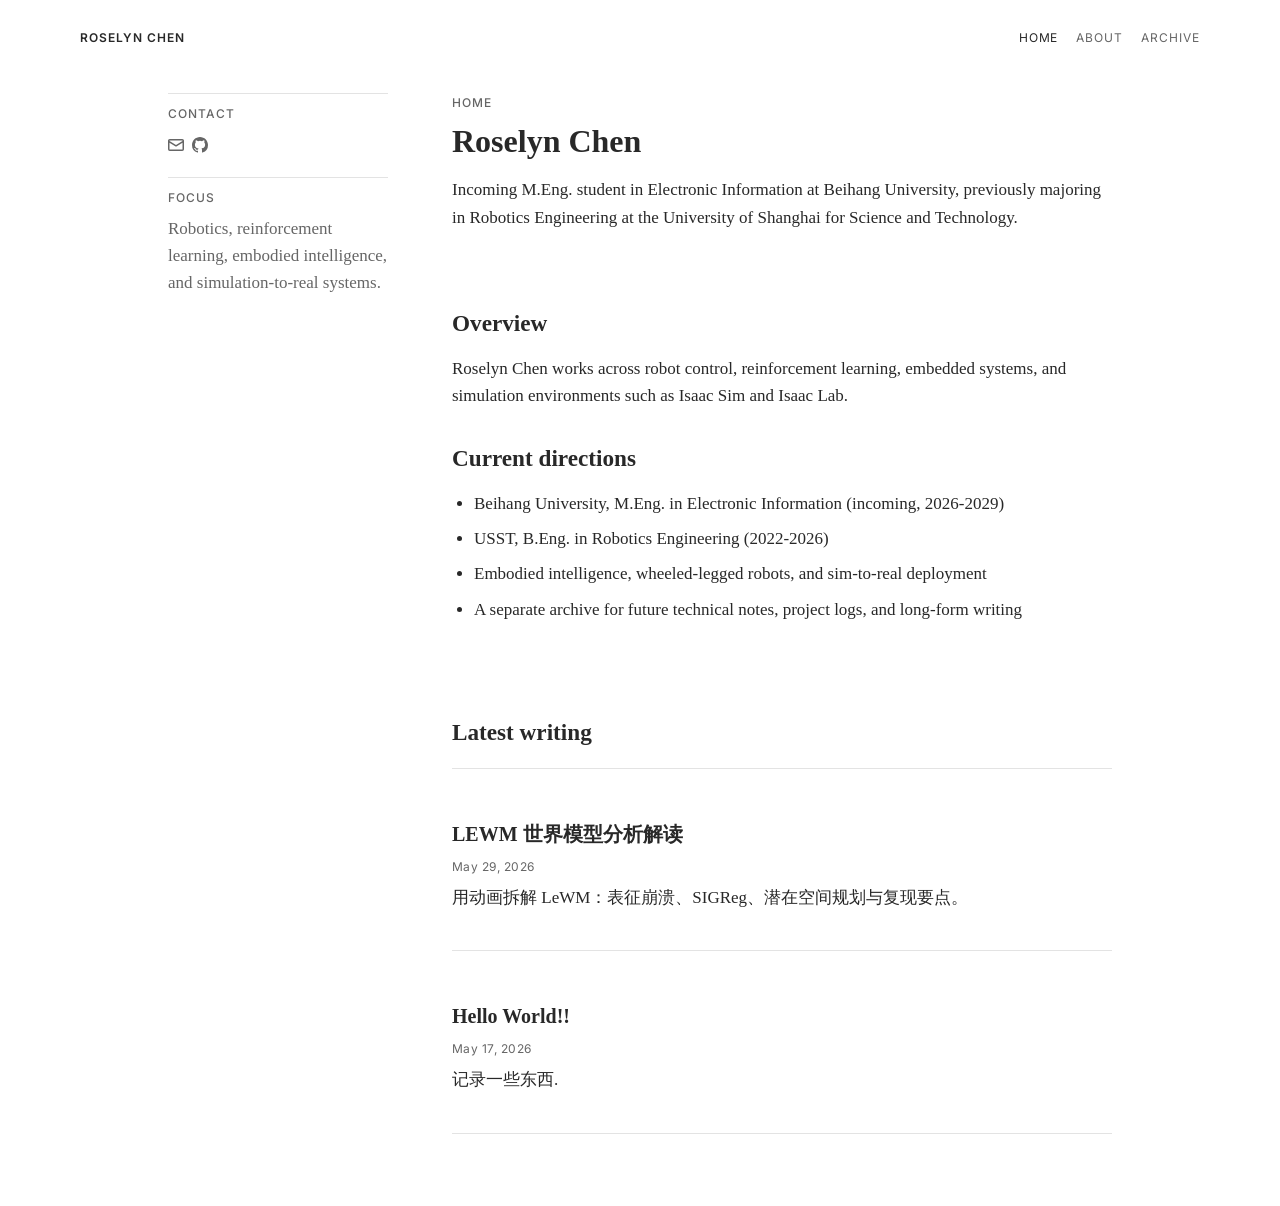
==== commit d6cbeb18: "更新文章标题和描述，调整文章元数据，优化样式以提升可读性" ====
--- a/index.html
+++ b/index.html
@@ -60,17 +60,17 @@
             <h3><a href="./archive/lewm-world-model/">LEWM 世界模型分析解读</a></h3>
             <div class="post-meta-line">
               <span>May 29, 2026</span>
-              <span><span class="post-tag">World Model</span><span class="post-tag">Representation Learning</span><span class="post-tag">Robotics</span></span>
+              <span></span>
             </div>
             <p>用动画拆解 LeWM：表征崩溃、SIGReg、潜在空间规划与复现要点。</p>
           </article>
           <article class="tm-list-item compact-post">
-            <h3><a href="./archive/hello-world/">Hello World</a></h3>
+            <h3><a href="./archive/hello-world/">Hello World!!</a></h3>
             <div class="post-meta-line">
               <span>May 17, 2026</span>
-              <span><span class="post-tag">Notes</span></span>
+              <span></span>
             </div>
-            <p>记录这个个人网站和技术写作归档的起点。</p>
+            <p>记录一些东西.</p>
           </article>
         </section>
       </div>
